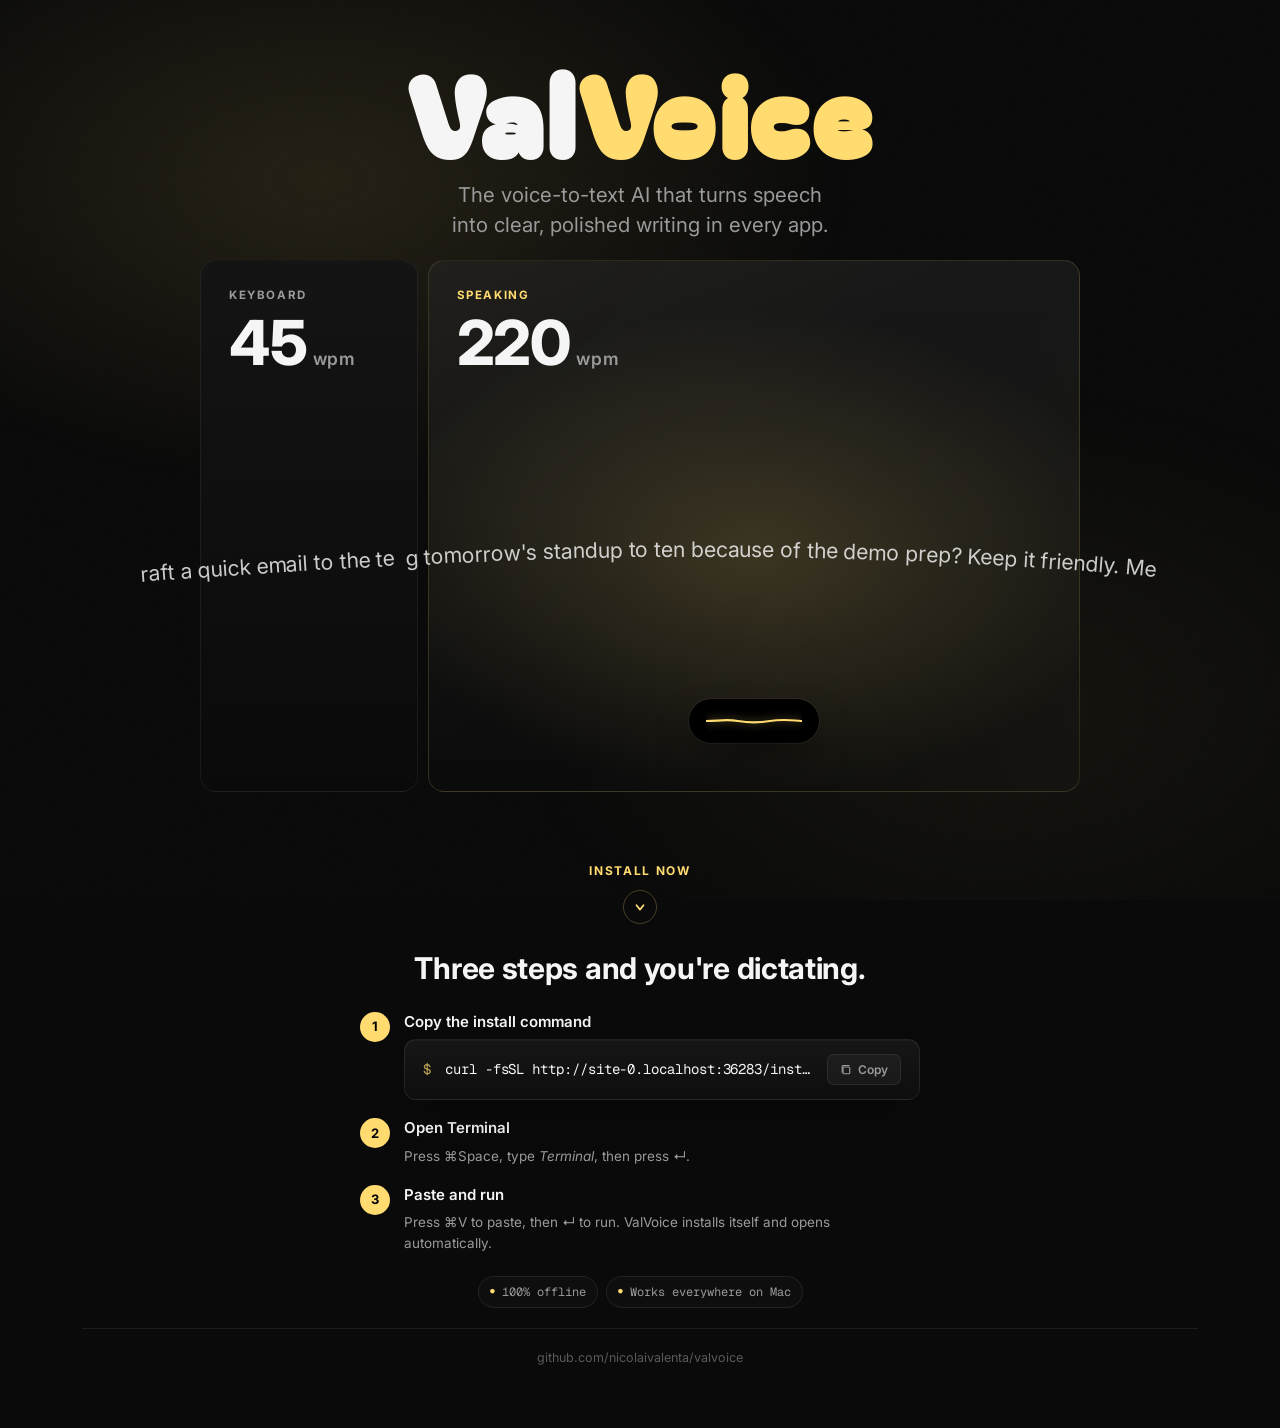
==== web/index.html @ ad5488d9 "Web: move pill below the curved text band so they don't overlap Co-Authored-By: Claude Opus 4.7 (1M " ====
<!DOCTYPE html>
<html lang="en">
<head>
<meta charset="UTF-8">
<meta name="viewport" content="width=device-width, initial-scale=1">
<title>ValVoice — Local-first dictation for macOS</title>
<meta name="description" content="The voice-to-text AI that turns speech into clear, polished writing in every app. Free, offline dictation for Mac.">
<meta property="og:title" content="ValVoice — Voice-to-text AI for macOS">
<meta property="og:description" content="Turns speech into clear, polished writing in every app. Free, offline, fast.">
<meta property="og:type" content="website">
<link rel="preconnect" href="https://fonts.googleapis.com">
<link rel="preconnect" href="https://fonts.gstatic.com" crossorigin>
<link href="https://fonts.googleapis.com/css2?family=Bagel+Fat+One&family=Geist+Mono:wght@400;500&family=Inter:wght@400;500;600;700&display=swap" rel="stylesheet">

<style>
  :root {
    --yellow: #ffdb70;
    --yellow-2: #ffe493;
    --yellow-dim: #e8c055;
    --bg: #0a0a0a;
    --bg-2: #121212;
    --panel: #1a1a1a;
    --panel-2: #202020;
    --fg: #f5f5f5;
    --fg-muted: #9a9a9a;
    --fg-dim: #5a5a5a;
    --border: rgba(255,255,255,0.08);
    --mono: 'Geist Mono', ui-monospace, 'SF Mono', Menlo, monospace;
    --sans: 'Inter', -apple-system, BlinkMacSystemFont, system-ui, sans-serif;
    --display: 'Bagel Fat One', system-ui, sans-serif;
  }

  * { box-sizing: border-box; margin: 0; padding: 0; }

  html { scroll-behavior: smooth; }
  html, body {
    min-height: 100vh;
    background: var(--bg);
    color: var(--fg);
    font-family: var(--sans);
    font-size: 16px;
    line-height: 1.5;
    -webkit-font-smoothing: antialiased;
    -moz-osx-font-smoothing: grayscale;
    overflow-x: hidden;
  }

  body::before {
    content: "";
    position: fixed;
    inset: 0;
    background:
      radial-gradient(ellipse 900px 520px at 25% 20%, rgba(255, 219, 112, 0.11), transparent 60%),
      radial-gradient(ellipse 720px 460px at 78% 78%, rgba(255, 219, 112, 0.05), transparent 70%);
    pointer-events: none;
    z-index: 0;
  }

  body::after {
    content: "";
    position: fixed;
    inset: 0;
    background-image: url("data:image/svg+xml;utf8,<svg viewBox='0 0 200 200' xmlns='http://www.w3.org/2000/svg'><filter id='n'><feTurbulence type='fractalNoise' baseFrequency='0.9' numOctaves='2' stitchTiles='stitch'/></filter><rect width='100%' height='100%' filter='url(%23n)' opacity='0.5'/></svg>");
    opacity: 0.035;
    pointer-events: none;
    z-index: 1;
    mix-blend-mode: overlay;
  }

  .page {
    position: relative;
    z-index: 2;
    max-width: 1180px;
    margin: 0 auto;
    padding: 14px 32px 60px;
    min-height: 100vh;
    display: flex;
    flex-direction: column;
    gap: 20px;
  }

  /* ── Header ──────────────────────────────────────── */
  header {
    display: flex;
    justify-content: space-between;
    align-items: center;
    min-height: 24px; /* preserve layout space even when empty */
  }
  .brand-small {
    display: flex;
    align-items: center;
    gap: 10px;
    font-size: 14px;
    font-weight: 500;
    color: var(--fg-muted);
  }
  .brand-small .tile {
    width: 24px; height: 24px;
    background: var(--yellow);
    border-radius: 6px;
    display: grid; place-items: center;
    font-family: var(--display);
    color: #000;
    font-size: 18px;
    line-height: 0;
    padding-bottom: 3px;
  }
  header a {
    color: var(--fg-muted);
    text-decoration: none;
    font-size: 13px;
    font-weight: 500;
    transition: color 0.15s;
  }
  header a:hover { color: var(--fg); }

  /* ── Hero ────────────────────────────────────────── */
  .hero {
    text-align: center;
    display: flex;
    flex-direction: column;
    align-items: center;
    gap: 16px;
    max-width: 720px;
    margin: 0 auto;
    padding-top: 0;
  }

  .wordmark {
    font-family: var(--display);
    font-size: clamp(64px, 9vw, 112px);
    line-height: 0.95;
    letter-spacing: 0.04em;
    color: var(--fg);
  }
  .wordmark .accent { color: var(--yellow); }

  .tagline {
    font-size: clamp(18px, 1.6vw, 22px);
    line-height: 1.45;
    color: var(--fg-muted);
    font-weight: 400;
    max-width: 520px;
  }

  .scroll-hint-wrap {
    align-self: center;
    display: flex;
    flex-direction: column;
    align-items: center;
    gap: 10px;
    text-decoration: none;
    transform: translateY(50px);
  }
  .scroll-hint-label {
    font-family: var(--sans);
    font-size: 12px;
    font-weight: 700;
    letter-spacing: 0.14em;
    text-transform: uppercase;
    color: var(--yellow);
  }
  .scroll-hint {
    display: inline-flex;
    align-items: center;
    justify-content: center;
    width: 34px;
    height: 34px;
    border-radius: 50%;
    border: 1px solid rgba(255, 219, 112, 0.25);
    color: var(--yellow);
    animation: scrollBounce 1.9s ease-in-out infinite;
    background: transparent;
  }
  .scroll-hint svg { width: 14px; height: 14px; }
  .scroll-hint:hover {
    border-color: rgba(255, 219, 112, 0.55);
    background: rgba(255, 219, 112, 0.07);
  }
  @keyframes scrollBounce {
    0%, 100% { transform: translateY(0);   opacity: 0.7; }
    50%      { transform: translateY(5px); opacity: 1;   }
  }

  /* ── Download section (appears after showcase) ───── */
  .download {
    display: flex;
    flex-direction: column;
    align-items: center;
    gap: 18px;
    max-width: 640px;
    margin: 0 auto;
    text-align: center;
    padding-top: 20px;
  }
  .download-label {
    font-family: var(--sans);
    font-size: 12px;
    font-weight: 700;
    letter-spacing: 0.14em;
    text-transform: uppercase;
    color: var(--yellow);
  }
  .download-heading {
    font-family: var(--sans);
    font-size: clamp(22px, 2.4vw, 30px);
    font-weight: 700;
    line-height: 1.2;
    color: var(--fg);
    letter-spacing: -0.01em;
    max-width: 520px;
  }

  /* Sequential install steps */
  .steps {
    list-style: none;
    display: flex;
    flex-direction: column;
    gap: 18px;
    width: 100%;
    max-width: 560px;
    text-align: left;
    counter-reset: step;
    margin-top: 8px;
  }
  .step {
    display: grid;
    grid-template-columns: 30px 1fr;
    gap: 14px;
    align-items: start;
  }
  .step::before {
    counter-increment: step;
    content: counter(step);
    width: 30px;
    height: 30px;
    display: grid;
    place-items: center;
    border-radius: 50%;
    background: var(--yellow);
    color: #000;
    font-family: var(--sans);
    font-weight: 700;
    font-size: 13px;
    line-height: 1;
  }
  .step-body {
    display: flex;
    flex-direction: column;
    gap: 8px;
    min-width: 0;
  }
  .step-title {
    font-family: var(--sans);
    font-size: 15px;
    font-weight: 600;
    color: var(--fg);
    line-height: 1.3;
  }
  .step-detail {
    font-size: 13.5px;
    color: var(--fg-muted);
    line-height: 1.55;
  }
  .step .install { max-width: none; }

  .install {
    position: relative;
    background: linear-gradient(180deg, #161616 0%, #0e0e0e 100%);
    border: 1px solid var(--border);
    border-radius: 12px;
    padding: 14px 18px;
    display: flex;
    align-items: center;
    gap: 14px;
    box-shadow: 0 1px 0 rgba(255,255,255,0.03) inset, 0 20px 50px -20px rgba(0,0,0,0.6);
    width: 100%;
    max-width: 560px;
  }
  .install::before {
    content: "$";
    font-family: var(--mono);
    font-size: 14px;
    color: var(--yellow);
    opacity: 0.7;
  }
  .install code {
    flex: 1;
    font-family: var(--mono);
    font-size: 14px;
    color: var(--fg);
    letter-spacing: -0.005em;
    white-space: nowrap;
    overflow: hidden;
    text-overflow: ellipsis;
  }
  .copy-btn {
    display: inline-flex;
    align-items: center;
    gap: 6px;
    padding: 7px 12px;
    font-family: var(--sans);
    font-size: 12px;
    font-weight: 600;
    color: var(--fg-muted);
    background: rgba(255,255,255,0.04);
    border: 1px solid var(--border);
    border-radius: 7px;
    cursor: pointer;
    transition: all 0.15s ease;
    white-space: nowrap;
  }
  .copy-btn:hover {
    color: var(--yellow);
    border-color: rgba(255, 219, 112, 0.3);
    background: rgba(255, 219, 112, 0.06);
  }
  .copy-btn[data-copied="true"] {
    color: #000;
    background: var(--yellow);
    border-color: var(--yellow);
  }
  .copy-btn svg { width: 12px; height: 12px; }

  .helper {
    font-size: 13px;
    color: var(--fg-muted);
    line-height: 1.55;
  }
  .helper .kbd {
    display: inline-block;
    font-family: var(--mono);
    font-size: 11.5px;
    padding: 1px 6px;
    background: rgba(255,255,255,0.07);
    border: 1px solid var(--border);
    border-radius: 4px;
    color: var(--fg);
    margin: 0 1px;
    vertical-align: 1px;
  }

  .features {
    list-style: none;
    display: flex;
    flex-wrap: wrap;
    gap: 8px;
    margin-top: 4px;
  }
  .features li {
    font-family: var(--mono);
    font-size: 12px;
    color: var(--fg-muted);
    padding: 6px 11px;
    border: 1px solid var(--border);
    border-radius: 999px;
    background: rgba(255,255,255,0.02);
  }
  .features li::before {
    content: "●";
    color: var(--yellow);
    margin-right: 7px;
    font-size: 8px;
    vertical-align: 2px;
  }

  /* ── Showcase ────────────────────────────────────── */
  .showcase {
    position: relative;
    display: flex;
    justify-content: center;
  }

  /* Speed comparison — two cards, same passage, different scroll rates */
  .compare {
    width: 100%;
    max-width: 880px;
    height: 532px;
    display: grid;
    grid-template-columns: 1fr 3fr;
    gap: 10px;
  }
  .compare-card {
    position: relative;
    overflow: hidden;
    border-radius: 16px;
    border: 1px solid rgba(255, 255, 255, 0.06);
    padding: 26px 28px;
    display: flex;
    flex-direction: column;
  }
  .compare-keyboard {
    background: linear-gradient(180deg, #141414 0%, #0a0a0a 100%);
  }
  .compare-valvoice {
    background:
      radial-gradient(ellipse 90% 70% at 50% 55%, rgba(255, 219, 112, 0.18), transparent 65%),
      linear-gradient(135deg, rgba(255, 219, 112, 0.04) 0%, transparent 45%, transparent 55%, rgba(255, 219, 112, 0.04) 100%),
      linear-gradient(180deg, #181818 0%, #0b0b0b 100%);
    border-color: rgba(255, 219, 112, 0.14);
  }
  .compare-meta {
    position: relative;
    z-index: 3;
    display: flex;
    flex-direction: column;
    gap: 8px;
  }
  .compare-label {
    font-family: var(--sans);
    font-size: 11.5px;
    font-weight: 700;
    letter-spacing: 0.14em;
    text-transform: uppercase;
    color: var(--fg-muted);
  }
  .compare-valvoice .compare-label { color: var(--yellow); }
  .compare-number {
    font-family: var(--sans);
    font-size: clamp(34px, 5.6vw, 62px);
    font-weight: 800;
    line-height: 1;
    letter-spacing: -0.02em;
    color: var(--fg);
    display: flex;
    align-items: baseline;
    gap: 6px;
  }
  .compare-number em {
    font-size: 0.28em;
    font-style: normal;
    font-weight: 600;
    letter-spacing: 0.05em;
    color: var(--fg-muted);
    text-transform: lowercase;
  }
  /* Shared SVG band overlays both cards — text flows along a single curve,
     so Keyboard and ValVoice sides automatically line up. Each text
     element has its own startOffset animation (different speeds). */
  .compare-band {
    position: absolute;
    top: 58%;
    left: 0;
    right: 0;
    height: 90px;
    width: 100%;
    pointer-events: none;
    z-index: 1;
    transform: translateY(-50%);
    mask-image: linear-gradient(to right, transparent 0%, #000 4%, #000 96%, transparent 100%);
    -webkit-mask-image: linear-gradient(to right, transparent 0%, #000 4%, #000 96%, transparent 100%);
  }
  .compare-band text {
    font-family: var(--sans);
    font-size: 19px;
    font-weight: 400;
    fill: rgba(255, 255, 255, 0.78);
    letter-spacing: -0.005em;
  }
  .compare-valvoice .pill {
    top: auto;
    bottom: 48px;
    transform: translateX(-50%);
    z-index: 4;
  }

  .window {
    width: 100%;
    max-width: 880px;
    background: var(--bg-2);
    border: 1px solid var(--border);
    border-radius: 12px;
    box-shadow:
      0 1px 0 rgba(255,255,255,0.04) inset,
      0 60px 120px -40px rgba(0,0,0,0.7),
      0 30px 60px -20px rgba(0,0,0,0.5);
    overflow: hidden;
  }

  .titlebar {
    height: 36px;
    background: #161616;
    border-bottom: 1px solid var(--border);
    display: flex;
    align-items: center;
    padding-left: 14px;
    gap: 8px;
  }
  .dot {
    width: 12px; height: 12px;
    border-radius: 50%;
    background: #3a3a3a;
  }
  .dot.red { background: #ff5f56; }
  .dot.yellow { background: #ffbd2e; }
  .dot.green { background: #27c93f; }

  .app-body {
    display: grid;
    grid-template-columns: 170px 1fr;
    height: 440px;
  }

  .sidebar {
    background: #101010;
    border-right: 1px solid var(--border);
    padding: 14px 10px;
    display: flex;
    flex-direction: column;
    gap: 3px;
    font-size: 12.5px;
  }
  .sidebar-brand {
    display: flex;
    align-items: center;
    gap: 8px;
    padding: 6px 10px 12px;
    font-weight: 600;
    color: var(--fg);
  }
  .sidebar-brand .s-tile {
    width: 18px; height: 18px;
    background: var(--yellow);
    border-radius: 5px;
    display: grid; place-items: center;
    font-family: var(--display);
    color: #000;
    font-size: 13px;
    line-height: 0;
    padding-bottom: 2px;
  }
  .nav-item {
    display: flex;
    align-items: center;
    gap: 9px;
    padding: 6px 10px;
    border-radius: 6px;
    color: var(--fg-muted);
    cursor: default;
  }
  .nav-item .i {
    width: 14px; height: 14px;
    border-radius: 3px;
    background: currentColor;
    opacity: 0.6;
    mask-repeat: no-repeat;
    mask-position: center;
    mask-size: contain;
  }
  /* svg-as-mask for nav icons — filled shapes matching the app's SF Symbol .fill variants */
  .nav-item .i.gauge   { mask-image: url("data:image/svg+xml;utf8,<svg xmlns='http://www.w3.org/2000/svg' viewBox='0 0 16 16'><path fill-rule='evenodd' d='M8 2a6 6 0 0 0-5.5 8.3l1.4-.6A4.5 4.5 0 0 1 8 3.5a4.5 4.5 0 0 1 4.1 6.3l1.4.6A6 6 0 0 0 8 2zm0 3.5a.6.6 0 0 0-.6.6v2.7a1 1 0 1 0 1.2 0V6.1A.6.6 0 0 0 8 5.5z' fill='black'/></svg>"); }
  .nav-item .i.wave    { mask-image: url("data:image/svg+xml;utf8,<svg xmlns='http://www.w3.org/2000/svg' viewBox='0 0 16 16'><g fill='black'><rect x='1.8' y='6.8' width='1.5' height='2.4' rx='.75'/><rect x='4.4' y='5' width='1.5' height='6' rx='.75'/><rect x='7' y='3' width='1.5' height='10' rx='.75'/><rect x='9.6' y='5' width='1.5' height='6' rx='.75'/><rect x='12.2' y='6.8' width='1.5' height='2.4' rx='.75'/></g></svg>"); }
  .nav-item .i.doc     { mask-image: url("data:image/svg+xml;utf8,<svg xmlns='http://www.w3.org/2000/svg' viewBox='0 0 16 16'><path d='M4 2a1 1 0 0 0-1 1v10a1 1 0 0 0 1 1h8a1 1 0 0 0 1-1V6l-4-4H4zm5 1 3 3H9V3z' fill='black'/></svg>"); }
  .nav-item .i.brain   { mask-image: url("data:image/svg+xml;utf8,<svg xmlns='http://www.w3.org/2000/svg' viewBox='0 0 16 16'><path d='M6.5 2.2a2.5 2.5 0 0 0-2.4 1.8 2 2 0 0 0-.9 3 2 2 0 0 0 1 3.3 2 2 0 0 0 2 2 2.5 2.5 0 0 0 2.3 1.5A.7.7 0 0 0 9 13V3.5a1.3 1.3 0 0 0-1.3-1.3h-1.2zM9.5 2.2a2.5 2.5 0 0 1 2.4 1.8 2 2 0 0 1 .9 3 2 2 0 0 1-1 3.3 2 2 0 0 1-2 2 2.5 2.5 0 0 1-2.3 1.5A.7.7 0 0 1 7 13V3.5a1.3 1.3 0 0 1 1.3-1.3h1.2z' fill='black'/></svg>"); }
  .nav-item .i.shield  { mask-image: url("data:image/svg+xml;utf8,<svg xmlns='http://www.w3.org/2000/svg' viewBox='0 0 16 16'><path d='M8 1.5 2.5 3.5v5c0 3.3 2.3 6 5.5 6.5 3.2-.5 5.5-3.2 5.5-6.5v-5L8 1.5z' fill='black'/></svg>"); }
  .nav-item .i.mic     { mask-image: url("data:image/svg+xml;utf8,<svg xmlns='http://www.w3.org/2000/svg' viewBox='0 0 16 16'><path d='M8 1.5a2.5 2.5 0 0 0-2.5 2.5v4a2.5 2.5 0 0 0 5 0V4A2.5 2.5 0 0 0 8 1.5zM4 7.5a.5.5 0 0 0-.5.5 4.5 4.5 0 0 0 4 4.47V14H5a.5.5 0 0 0 0 1h6a.5.5 0 0 0 0-1H8.5v-1.53A4.5 4.5 0 0 0 12.5 8a.5.5 0 0 0-1 0 3.5 3.5 0 0 1-7 0 .5.5 0 0 0-.5-.5z' fill='black'/></svg>"); }
  .nav-item .i.book    { mask-image: url("data:image/svg+xml;utf8,<svg xmlns='http://www.w3.org/2000/svg' viewBox='0 0 16 16'><path d='M5 2h7a.5.5 0 0 1 .5.5v11a.5.5 0 0 1-.5.5H5a1.5 1.5 0 0 1 0-3h6.5V2.5H5A1.5 1.5 0 0 0 3.5 4v8.5A1.5 1.5 0 0 0 5 14h7v1H5a2.5 2.5 0 0 1-2.5-2.5V4A2.5 2.5 0 0 1 5 1.5h.1a.5.5 0 0 1 0 .5z' fill='black'/></svg>"); }
  .nav-item .i.gear    { mask-image: url("data:image/svg+xml;utf8,<svg xmlns='http://www.w3.org/2000/svg' viewBox='0 0 16 16'><path fill-rule='evenodd' d='M7.1 1.6a.8.8 0 0 1 1.8 0l.2 1.05a5 5 0 0 1 1.5.62l.9-.58a.8.8 0 0 1 1.2 1.2l-.58.9a5 5 0 0 1 .62 1.5L14 6.8a.8.8 0 0 1 0 1.4l-1.1.2a5 5 0 0 1-.62 1.5l.58.9a.8.8 0 0 1-1.2 1.2l-.9-.58a5 5 0 0 1-1.5.62L8.9 12.9a.8.8 0 0 1-1.8 0l-.2-1.05a5 5 0 0 1-1.5-.62l-.9.58a.8.8 0 0 1-1.2-1.2l.58-.9a5 5 0 0 1-.62-1.5L2 8.2a.8.8 0 0 1 0-1.4l1.1-.2a5 5 0 0 1 .62-1.5l-.58-.9a.8.8 0 0 1 1.2-1.2l.9.58a5 5 0 0 1 1.5-.62L7.1 1.6zM8 5.4a2.6 2.6 0 1 0 0 5.2 2.6 2.6 0 0 0 0-5.2z' fill='black'/></svg>"); }

  .nav-item.active {
    background: var(--yellow);
    color: #000;
    font-weight: 600;
  }
  .nav-item.active .i { opacity: 1; }

  .content {
    padding: 20px;
    overflow: hidden;
  }
  .hero-banner {
    background: linear-gradient(135deg, var(--yellow-2) 0%, var(--yellow) 50%, var(--yellow-dim) 100%);
    border-radius: 12px;
    padding: 20px 24px;
    margin-bottom: 16px;
    color: #000;
  }
  .hero-banner .t1 {
    font-size: 13px;
    font-weight: 700;
    opacity: 0.72;
    margin-bottom: 4px;
  }
  .hero-banner .t2 {
    font-size: 22px;
    font-weight: 800;
    font-family: var(--sans);
    line-height: 1.1;
  }
  .hero-banner .t2 strong {
    font-family: var(--sans);
    font-weight: 800;
    font-size: 24px;
    letter-spacing: -0.015em;
  }
  .hero-banner .sub {
    font-size: 12px;
    font-weight: 500;
    opacity: 0.65;
    margin-top: 6px;
  }

  .cards {
    display: grid;
    grid-template-columns: 1fr 1fr;
    gap: 10px;
  }
  .card {
    background: var(--panel);
    border-radius: 10px;
    padding: 14px 16px;
  }
  .card .c-row {
    display: flex;
    align-items: center;
    gap: 8px;
    margin-bottom: 8px;
  }
  .card .c-icon {
    width: 22px; height: 22px;
    border-radius: 5px;
    display: grid; place-items: center;
  }
  .card .c-icon.purple { background: rgba(170, 120, 255, 0.2); color: #c4a0ff; }
  .card .c-icon.blue   { background: rgba(255, 219, 112, 0.18); color: var(--yellow); }
  .card .c-icon.orange { background: rgba(255, 152, 70, 0.2); color: #ffb070; }
  .card .c-icon.yellow { background: rgba(255, 219, 112, 0.2); color: var(--yellow); }
  .card .c-icon svg { width: 12px; height: 12px; }
  .card .c-title {
    font-size: 11px;
    font-weight: 600;
    color: var(--fg-muted);
  }
  .card .c-value {
    font-size: 22px;
    font-weight: 800;
    color: var(--fg);
    letter-spacing: -0.015em;
    margin-bottom: 2px;
  }
  .card .c-sub {
    font-size: 10.5px;
    color: var(--fg-dim);
  }

  /* ── Mini recorder pill (overlapping) ────────────── */
  .pill {
    position: absolute;
    bottom: 16px;
    left: 50%;
    transform: translateX(-50%);
    background: #000;
    border-radius: 22px;
    padding: 10px 16px;
    display: flex;
    align-items: center;
    justify-content: center;
    height: 44px;
    width: 130px;
    box-shadow:
      0 20px 40px -10px rgba(0,0,0,0.6),
      0 0 0 1px rgba(255,255,255,0.06);
    position: absolute;
  }

  .pill-viz {
    position: relative;
    width: 96px;
    height: 22px;
    overflow: visible;
    display: flex;
    align-items: center;
    justify-content: center;
  }

  /* Spline that wiggles in place — no scrolling, endpoints pinned at center */
  .pill-wave {
    position: absolute;
    left: 0;
    top: 50%;
    transform: translateY(-50%);
    width: 96px;
    height: 22px;
    pointer-events: none;
  }
  .pill-wave svg {
    width: 100%;
    height: 100%;
  }
  .pill-wave path {
    fill: none;
    stroke: var(--yellow);
    stroke-width: 2.2;
    stroke-linecap: round;
    stroke-linejoin: round;
    filter: drop-shadow(0 0 4px rgba(255, 219, 112, 0.5));
    animation: wiggleInPlace 3.2s ease-in-out infinite, strokePulse 3.2s ease-in-out infinite;
  }

  /* Endpoints (0,11) and (96,11) stay pinned. Smooth S-continuation curves between
     4 interior control points — all tangents align, so the wave has no sharp corners. */
  @keyframes wiggleInPlace {
    0%   { d: path("M 0 11 C 12 11, 20 5, 32 11 S 52 17, 64 11 S 84 7, 96 11"); }
    25%  { d: path("M 0 11 C 12 11, 20 17, 32 11 S 52 5, 64 11 S 84 15, 96 11"); }
    50%  { d: path("M 0 11 C 12 11, 20 8, 32 11 S 52 15, 64 11 S 84 5, 96 11"); }
    75%  { d: path("M 0 11 C 12 11, 20 15, 32 11 S 52 7, 64 11 S 84 17, 96 11"); }
    100% { d: path("M 0 11 C 12 11, 20 5, 32 11 S 52 17, 64 11 S 84 7, 96 11"); }
  }
  @keyframes strokePulse {
    0%, 100% { stroke-width: 2;   filter: drop-shadow(0 0 3px rgba(255,219,112,0.4)); }
    50%      { stroke-width: 2.4; filter: drop-shadow(0 0 5px rgba(255,219,112,0.6)); }
  }

  /* ── Footer ──────────────────────────────────────── */
  footer {
    display: flex;
    justify-content: center;
    align-items: center;
    padding-top: 20px;
    border-top: 1px solid var(--border);
    font-size: 12.5px;
    color: var(--fg-dim);
  }
  footer a {
    color: var(--fg-dim);
    text-decoration: none;
    transition: color 0.15s;
  }
  footer a:hover { color: var(--fg-muted); }

  /* ── Mobile ──────────────────────────────────────── */
  @media (max-width: 820px) {
    .page { padding: 20px 20px 50px; gap: 32px; }
    .wordmark { font-size: 52px; }
    .compare {
      height: 432px;
      grid-template-columns: 1fr 2.5fr;
      gap: 8px;
    }
    .compare-card { padding: 18px 20px; }
    .compare-text-track { height: 48px; top: 62%; }
    .pill { height: 38px; padding: 8px 14px; width: 110px; }
    .pill-viz, .pill-wave { width: 78px; }
    .pill-wave svg { width: 156px; }
    .copy-btn span { display: none; }
  }

  @media (max-width: 540px) {
    .wordmark { font-size: 42px; }
    .compare { grid-template-columns: 1fr 2fr; }
    .compare-card { padding: 14px 16px; }
    .pill { padding: 7px 12px; height: 34px; width: 94px; }
    .pill-viz, .pill-wave { width: 64px; }
    .pill-wave svg { width: 128px; }
    .features { gap: 6px; }
    .features li { font-size: 11px; padding: 5px 9px; }
  }

  @media (prefers-reduced-motion: reduce) {
    .pill-wave svg, .pill-wave path, .scroll-hint, .compare-text { animation: none; }
    html { scroll-behavior: auto; }
  }
</style>
</head>
<body>
<main class="page">
  <header aria-hidden="true"></header>

  <section class="hero">
    <h1 class="wordmark">Val<span class="accent">Voice</span></h1>
    <p class="tagline">The voice-to-text AI that turns speech<br>into clear, polished writing in every app.</p>
  </section>

  <!-- ───── Speed comparison ────────────────────────── -->
  <section class="showcase" aria-label="ValVoice dictates about five times faster than typing">
    <div class="compare">
      <div class="compare-card compare-keyboard">
        <div class="compare-meta">
          <span class="compare-label">Keyboard</span>
          <span class="compare-number">45<em>wpm</em></span>
        </div>
      </div>

      <div class="compare-card compare-valvoice">
        <div class="compare-meta">
          <span class="compare-label">Speaking</span>
          <span class="compare-number">220<em>wpm</em></span>
        </div>

        <div class="pill" aria-hidden="true">
          <div class="pill-viz">
            <div class="pill-wave">
              <svg viewBox="0 0 96 22" preserveAspectRatio="none">
                <path d="M 0 11 C 12 11, 20 9, 32 11 S 52 13, 64 11 S 84 10, 96 11" />
              </svg>
            </div>
          </div>
        </div>
      </div>

      <svg class="compare-band" viewBox="0 0 880 80" preserveAspectRatio="xMidYMid meet" aria-hidden="true">
        <defs>
          <!-- Two curves that meet at the card boundary, forming one continuous arc -->
          <path id="kb-curve" d="M 0 52 Q 110 44, 220 38" />
          <path id="vv-curve" d="M 230 38 Q 555 18, 900 48" />
        </defs>
        <text>
          <textPath href="#kb-curve" startOffset="0">
            <animate attributeName="startOffset" from="0" to="-3200" dur="80s" repeatCount="indefinite"/>
            Hey, can you draft a quick email to the team letting them know we're pushing tomorrow's standup to ten because of the demo prep? Keep it friendly. Mention we're still tracking toward the milestone and thanks for being flexible. Also, can you start a new doc called Q2 priorities and put three bullets in it? Onboarding, retention, and pricing.     Hey, can you draft a quick email to the team letting them know we're pushing tomorrow's standup to ten because of the demo prep? Keep it friendly. Mention we're still tracking toward the milestone and thanks for being flexible. Also, can you start a new doc called Q2 priorities and put three bullets in it? Onboarding, retention, and pricing.     Hey, can you draft a quick email to the team letting them know we're pushing tomorrow's standup to ten because of the demo prep? Keep it friendly. Mention we're still tracking toward the milestone and thanks for being flexible. Also, can you start a new doc called Q2 priorities and put three bullets in it? Onboarding, retention, and pricing.
          </textPath>
        </text>
        <text>
          <textPath href="#vv-curve" startOffset="0">
            <animate attributeName="startOffset" from="0" to="-3200" dur="16.4s" repeatCount="indefinite"/>
            Hey, can you draft a quick email to the team letting them know we're pushing tomorrow's standup to ten because of the demo prep? Keep it friendly. Mention we're still tracking toward the milestone and thanks for being flexible. Also, can you start a new doc called Q2 priorities and put three bullets in it? Onboarding, retention, and pricing.     Hey, can you draft a quick email to the team letting them know we're pushing tomorrow's standup to ten because of the demo prep? Keep it friendly. Mention we're still tracking toward the milestone and thanks for being flexible. Also, can you start a new doc called Q2 priorities and put three bullets in it? Onboarding, retention, and pricing.     Hey, can you draft a quick email to the team letting them know we're pushing tomorrow's standup to ten because of the demo prep? Keep it friendly. Mention we're still tracking toward the milestone and thanks for being flexible. Also, can you start a new doc called Q2 priorities and put three bullets in it? Onboarding, retention, and pricing.
          </textPath>
        </text>
      </svg>
    </div>
  </section>

  <a href="#install" class="scroll-hint-wrap" aria-label="Scroll to install instructions">
    <span class="scroll-hint-label">Install now</span>
    <span class="scroll-hint">
      <svg viewBox="0 0 16 16" fill="none" stroke="currentColor" stroke-width="2" stroke-linecap="round" stroke-linejoin="round">
        <polyline points="4 6 8 11 12 6"/>
      </svg>
    </span>
  </a>

  <!-- ───── How to download ─────────────────────────── -->
  <section class="download" id="install" aria-label="How to install">
    <div class="download-label" aria-hidden="true">&nbsp;</div>
    <h2 class="download-heading">Three steps and you're dictating.</h2>

    <ol class="steps">
      <li class="step">
        <div class="step-body">
          <div class="step-title">Copy the install command</div>
          <div class="install" role="region" aria-label="Install command">
            <code id="install-cmd">curl -fsSL https://valvoice.app/install | bash</code>
            <button class="copy-btn" id="copy-btn" aria-label="Copy install command">
              <svg viewBox="0 0 16 16" fill="none" stroke="currentColor" stroke-width="1.6" stroke-linecap="round" stroke-linejoin="round">
                <rect x="4" y="4" width="9" height="9" rx="1.5"/>
                <path d="M3 11V3a1 1 0 0 1 1-1h8"/>
              </svg>
              <span>Copy</span>
            </button>
          </div>
        </div>
      </li>

      <li class="step">
        <div class="step-body">
          <div class="step-title">Open Terminal</div>
          <div class="step-detail">
            Press <span class="kbd">⌘</span><span class="kbd">Space</span>, type <em>Terminal</em>, then press <span class="kbd">↵</span>.
          </div>
        </div>
      </li>

      <li class="step">
        <div class="step-body">
          <div class="step-title">Paste and run</div>
          <div class="step-detail">
            Press <span class="kbd">⌘</span><span class="kbd">V</span> to paste, then <span class="kbd">↵</span> to run. ValVoice installs itself and opens automatically.
          </div>
        </div>
      </li>
    </ol>

    <ul class="features">
      <li>100% offline</li>
      <li>Works everywhere on Mac</li>
    </ul>
  </section>

  <footer>
    <a href="https://github.com/nicolaivalenta/valvoice">github.com/nicolaivalenta/valvoice</a>
  </footer>
</main>

<script>
  (() => {
    const btn = document.getElementById('copy-btn');
    const cmd = document.getElementById('install-cmd');
    if (location.protocol === 'https:' || location.protocol === 'http:') {
      cmd.textContent = `curl -fsSL ${location.origin}/install.sh | bash`;
    }
    const label = btn.querySelector('span');
    const svg = btn.querySelector('svg');
    const originalSVG = svg.innerHTML;
    const checkSVG = '<path d="M3 8.5L6.5 12L13 4.5" stroke="currentColor" stroke-width="1.8" stroke-linecap="round" stroke-linejoin="round" fill="none"/>';

    btn.addEventListener('click', async () => {
      try {
        await navigator.clipboard.writeText(cmd.textContent.trim());
        btn.dataset.copied = 'true';
        if (label) label.textContent = 'Copied';
        svg.innerHTML = checkSVG;
        setTimeout(() => {
          btn.dataset.copied = 'false';
          if (label) label.textContent = 'Copy';
          svg.innerHTML = originalSVG;
        }, 1800);
      } catch (err) {
        const range = document.createRange();
        range.selectNode(cmd);
        const sel = window.getSelection();
        sel.removeAllRanges();
        sel.addRange(range);
      }
    });
  })();
</script>
</body>
</html>
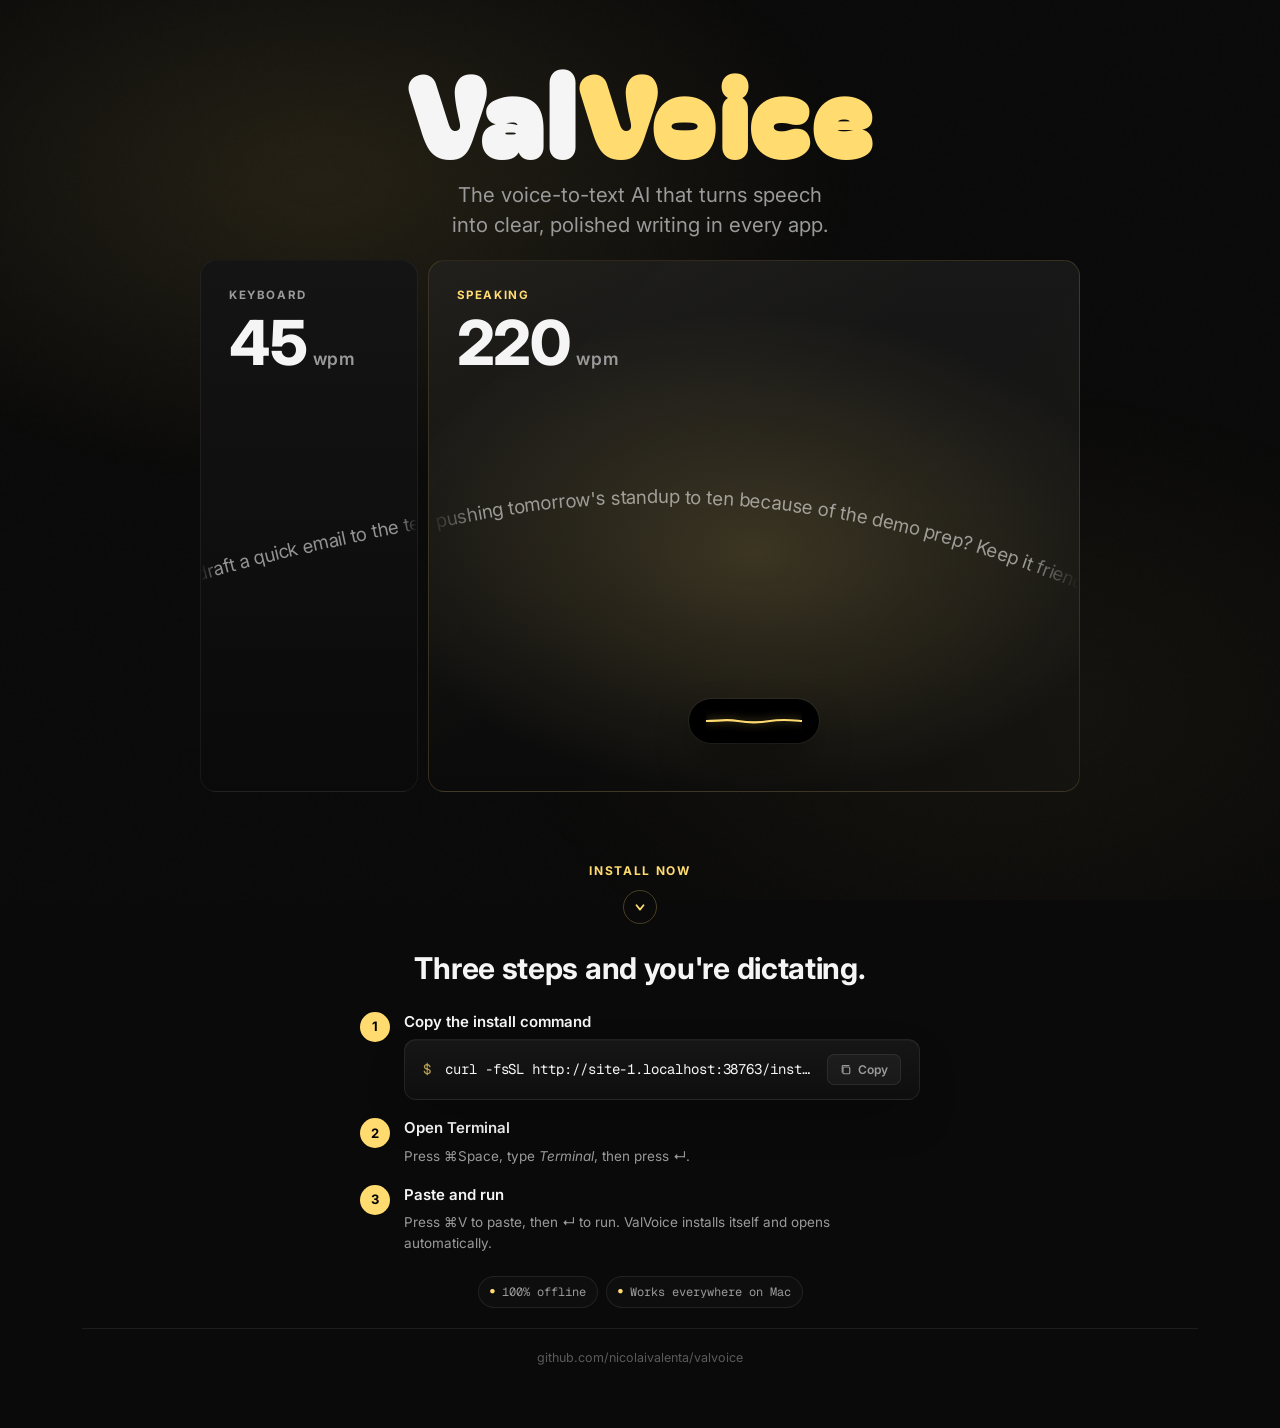
==== commit 00460bb6: "Web: move text curves inside each card; keep alignment at card boundary - One SVG per card, each vie" ====
--- a/web/index.html
+++ b/web/index.html
@@ -434,27 +434,24 @@
     color: var(--fg-muted);
     text-transform: lowercase;
   }
-  /* Shared SVG band overlays both cards — text flows along a single curve,
-     so Keyboard and ValVoice sides automatically line up. Each text
-     element has its own startOffset animation (different speeds). */
+  /* One SVG per card. Paths are designed so the y-coord at the card
+     boundary matches, keeping the continuous-arc look. Each card's
+     overflow: hidden clips the SVG — nothing renders in the card gap. */
   .compare-band {
     position: absolute;
-    top: 58%;
-    left: 0;
-    right: 0;
-    height: 90px;
+    inset: 0;
     width: 100%;
+    height: 100%;
     pointer-events: none;
     z-index: 1;
-    transform: translateY(-50%);
-    mask-image: linear-gradient(to right, transparent 0%, #000 4%, #000 96%, transparent 100%);
-    -webkit-mask-image: linear-gradient(to right, transparent 0%, #000 4%, #000 96%, transparent 100%);
+    mask-image: linear-gradient(to right, transparent 0%, #000 8%, #000 92%, transparent 100%);
+    -webkit-mask-image: linear-gradient(to right, transparent 0%, #000 8%, #000 92%, transparent 100%);
   }
   .compare-band text {
     font-family: var(--sans);
     font-size: 19px;
     font-weight: 400;
-    fill: rgba(255, 255, 255, 0.78);
+    fill: rgba(255, 255, 255, 0.55);
     letter-spacing: -0.005em;
   }
   .compare-valvoice .pill {
@@ -779,6 +776,17 @@
           <span class="compare-label">Keyboard</span>
           <span class="compare-number">45<em>wpm</em></span>
         </div>
+        <svg class="compare-band" viewBox="0 0 220 532" preserveAspectRatio="none" aria-hidden="true">
+          <defs>
+            <path id="kb-curve" d="M 0 320 Q 110 290, 220 270" />
+          </defs>
+          <text>
+            <textPath href="#kb-curve" startOffset="0">
+              <animate attributeName="startOffset" from="0" to="-3500" dur="93.3s" repeatCount="indefinite"/>
+              Hey, can you draft a quick email to the team letting them know we're pushing tomorrow's standup to ten because of the demo prep? Keep it friendly. Mention we're still tracking toward the milestone and thanks for being flexible. Also, can you start a new doc called Q2 priorities and put three bullets in it? Onboarding, retention, and pricing.     Hey, can you draft a quick email to the team letting them know we're pushing tomorrow's standup to ten because of the demo prep? Keep it friendly. Mention we're still tracking toward the milestone and thanks for being flexible. Also, can you start a new doc called Q2 priorities and put three bullets in it? Onboarding, retention, and pricing.     Hey, can you draft a quick email to the team letting them know we're pushing tomorrow's standup to ten because of the demo prep? Keep it friendly. Mention we're still tracking toward the milestone and thanks for being flexible. Also, can you start a new doc called Q2 priorities and put three bullets in it? Onboarding, retention, and pricing.
+            </textPath>
+          </text>
+        </svg>
       </div>
 
       <div class="compare-card compare-valvoice">
@@ -786,6 +794,17 @@
           <span class="compare-label">Speaking</span>
           <span class="compare-number">220<em>wpm</em></span>
         </div>
+        <svg class="compare-band" viewBox="0 0 660 532" preserveAspectRatio="none" aria-hidden="true">
+          <defs>
+            <path id="vv-curve" d="M 0 270 Q 330 195, 660 330" />
+          </defs>
+          <text>
+            <textPath href="#vv-curve" startOffset="0">
+              <animate attributeName="startOffset" from="0" to="-3500" dur="19.1s" repeatCount="indefinite"/>
+              Hey, can you draft a quick email to the team letting them know we're pushing tomorrow's standup to ten because of the demo prep? Keep it friendly. Mention we're still tracking toward the milestone and thanks for being flexible. Also, can you start a new doc called Q2 priorities and put three bullets in it? Onboarding, retention, and pricing.     Hey, can you draft a quick email to the team letting them know we're pushing tomorrow's standup to ten because of the demo prep? Keep it friendly. Mention we're still tracking toward the milestone and thanks for being flexible. Also, can you start a new doc called Q2 priorities and put three bullets in it? Onboarding, retention, and pricing.     Hey, can you draft a quick email to the team letting them know we're pushing tomorrow's standup to ten because of the demo prep? Keep it friendly. Mention we're still tracking toward the milestone and thanks for being flexible. Also, can you start a new doc called Q2 priorities and put three bullets in it? Onboarding, retention, and pricing.
+            </textPath>
+          </text>
+        </svg>
 
         <div class="pill" aria-hidden="true">
           <div class="pill-viz">
@@ -797,26 +816,6 @@
           </div>
         </div>
       </div>
-
-      <svg class="compare-band" viewBox="0 0 880 80" preserveAspectRatio="xMidYMid meet" aria-hidden="true">
-        <defs>
-          <!-- Two curves that meet at the card boundary, forming one continuous arc -->
-          <path id="kb-curve" d="M 0 52 Q 110 44, 220 38" />
-          <path id="vv-curve" d="M 230 38 Q 555 18, 900 48" />
-        </defs>
-        <text>
-          <textPath href="#kb-curve" startOffset="0">
-            <animate attributeName="startOffset" from="0" to="-3200" dur="80s" repeatCount="indefinite"/>
-            Hey, can you draft a quick email to the team letting them know we're pushing tomorrow's standup to ten because of the demo prep? Keep it friendly. Mention we're still tracking toward the milestone and thanks for being flexible. Also, can you start a new doc called Q2 priorities and put three bullets in it? Onboarding, retention, and pricing.     Hey, can you draft a quick email to the team letting them know we're pushing tomorrow's standup to ten because of the demo prep? Keep it friendly. Mention we're still tracking toward the milestone and thanks for being flexible. Also, can you start a new doc called Q2 priorities and put three bullets in it? Onboarding, retention, and pricing.     Hey, can you draft a quick email to the team letting them know we're pushing tomorrow's standup to ten because of the demo prep? Keep it friendly. Mention we're still tracking toward the milestone and thanks for being flexible. Also, can you start a new doc called Q2 priorities and put three bullets in it? Onboarding, retention, and pricing.
-          </textPath>
-        </text>
-        <text>
-          <textPath href="#vv-curve" startOffset="0">
-            <animate attributeName="startOffset" from="0" to="-3200" dur="16.4s" repeatCount="indefinite"/>
-            Hey, can you draft a quick email to the team letting them know we're pushing tomorrow's standup to ten because of the demo prep? Keep it friendly. Mention we're still tracking toward the milestone and thanks for being flexible. Also, can you start a new doc called Q2 priorities and put three bullets in it? Onboarding, retention, and pricing.     Hey, can you draft a quick email to the team letting them know we're pushing tomorrow's standup to ten because of the demo prep? Keep it friendly. Mention we're still tracking toward the milestone and thanks for being flexible. Also, can you start a new doc called Q2 priorities and put three bullets in it? Onboarding, retention, and pricing.     Hey, can you draft a quick email to the team letting them know we're pushing tomorrow's standup to ten because of the demo prep? Keep it friendly. Mention we're still tracking toward the milestone and thanks for being flexible. Also, can you start a new doc called Q2 priorities and put three bullets in it? Onboarding, retention, and pricing.
-          </textPath>
-        </text>
-      </svg>
     </div>
   </section>
 
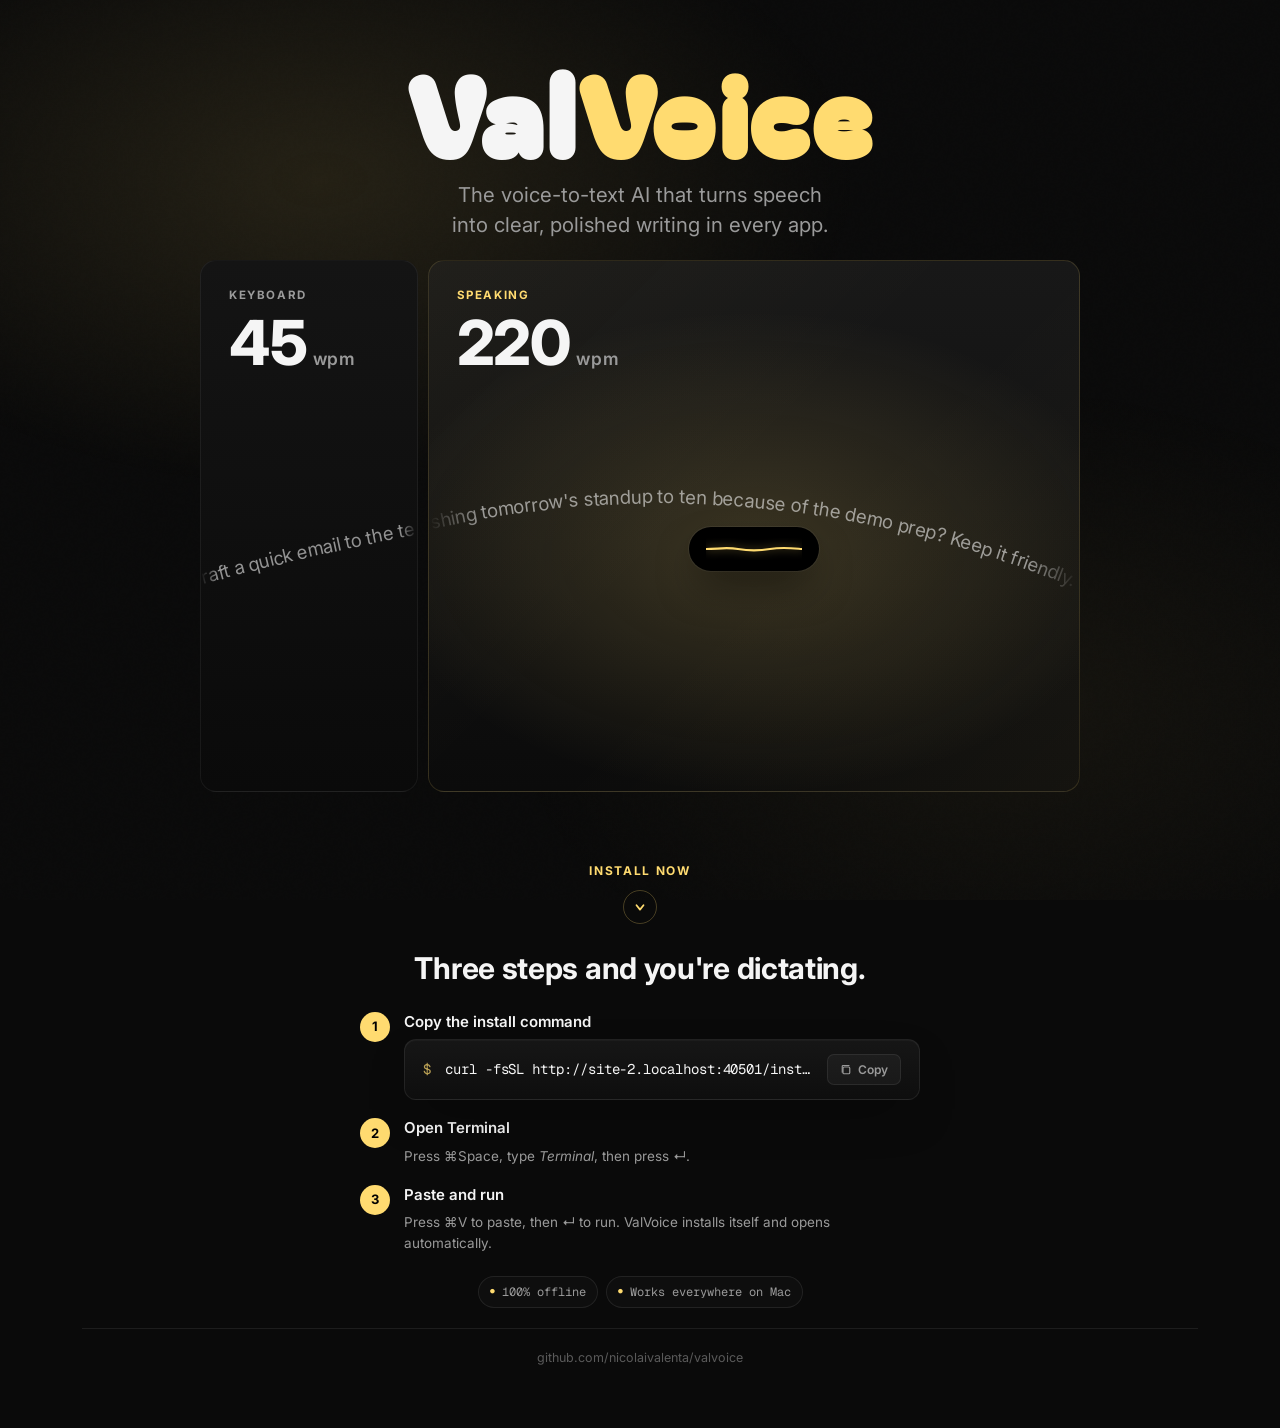
==== commit 6c3b42cf: "Web: nudge Keyboard curve down 5px for tighter alignment; pill close to text Co-Authored-By: Claude " ====
--- a/web/index.html
+++ b/web/index.html
@@ -456,7 +456,7 @@
   }
   .compare-valvoice .pill {
     top: auto;
-    bottom: 48px;
+    bottom: 220px;
     transform: translateX(-50%);
     z-index: 4;
   }
@@ -778,7 +778,7 @@
         </div>
         <svg class="compare-band" viewBox="0 0 220 532" preserveAspectRatio="none" aria-hidden="true">
           <defs>
-            <path id="kb-curve" d="M 0 320 Q 110 290, 220 270" />
+            <path id="kb-curve" d="M 0 325 Q 110 295, 220 275" />
           </defs>
           <text>
             <textPath href="#kb-curve" startOffset="0">
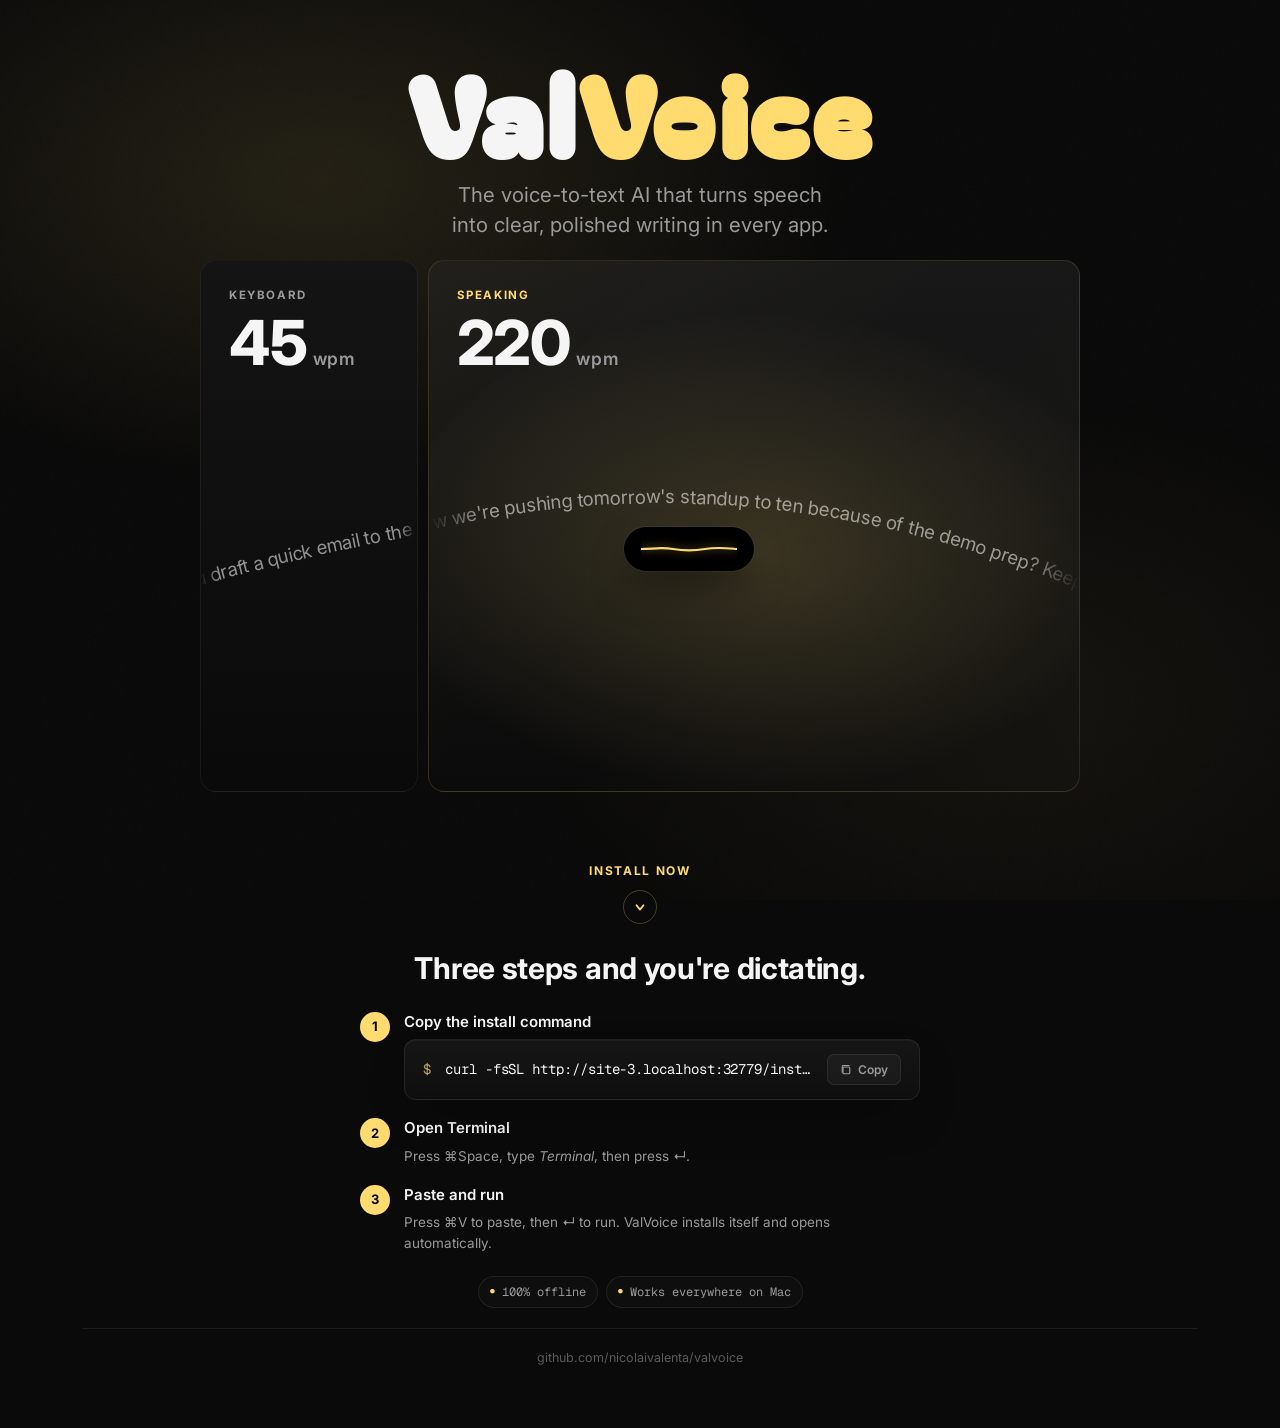
==== commit 19e3d729: "Web: shift pill 65px left so it sits nearer the arch's peak Co-Authored-By: Claude Opus 4.7 (1M cont" ====
--- a/web/index.html
+++ b/web/index.html
@@ -457,7 +457,7 @@
   .compare-valvoice .pill {
     top: auto;
     bottom: 220px;
-    transform: translateX(-50%);
+    transform: translateX(calc(-50% - 65px));
     z-index: 4;
   }
 
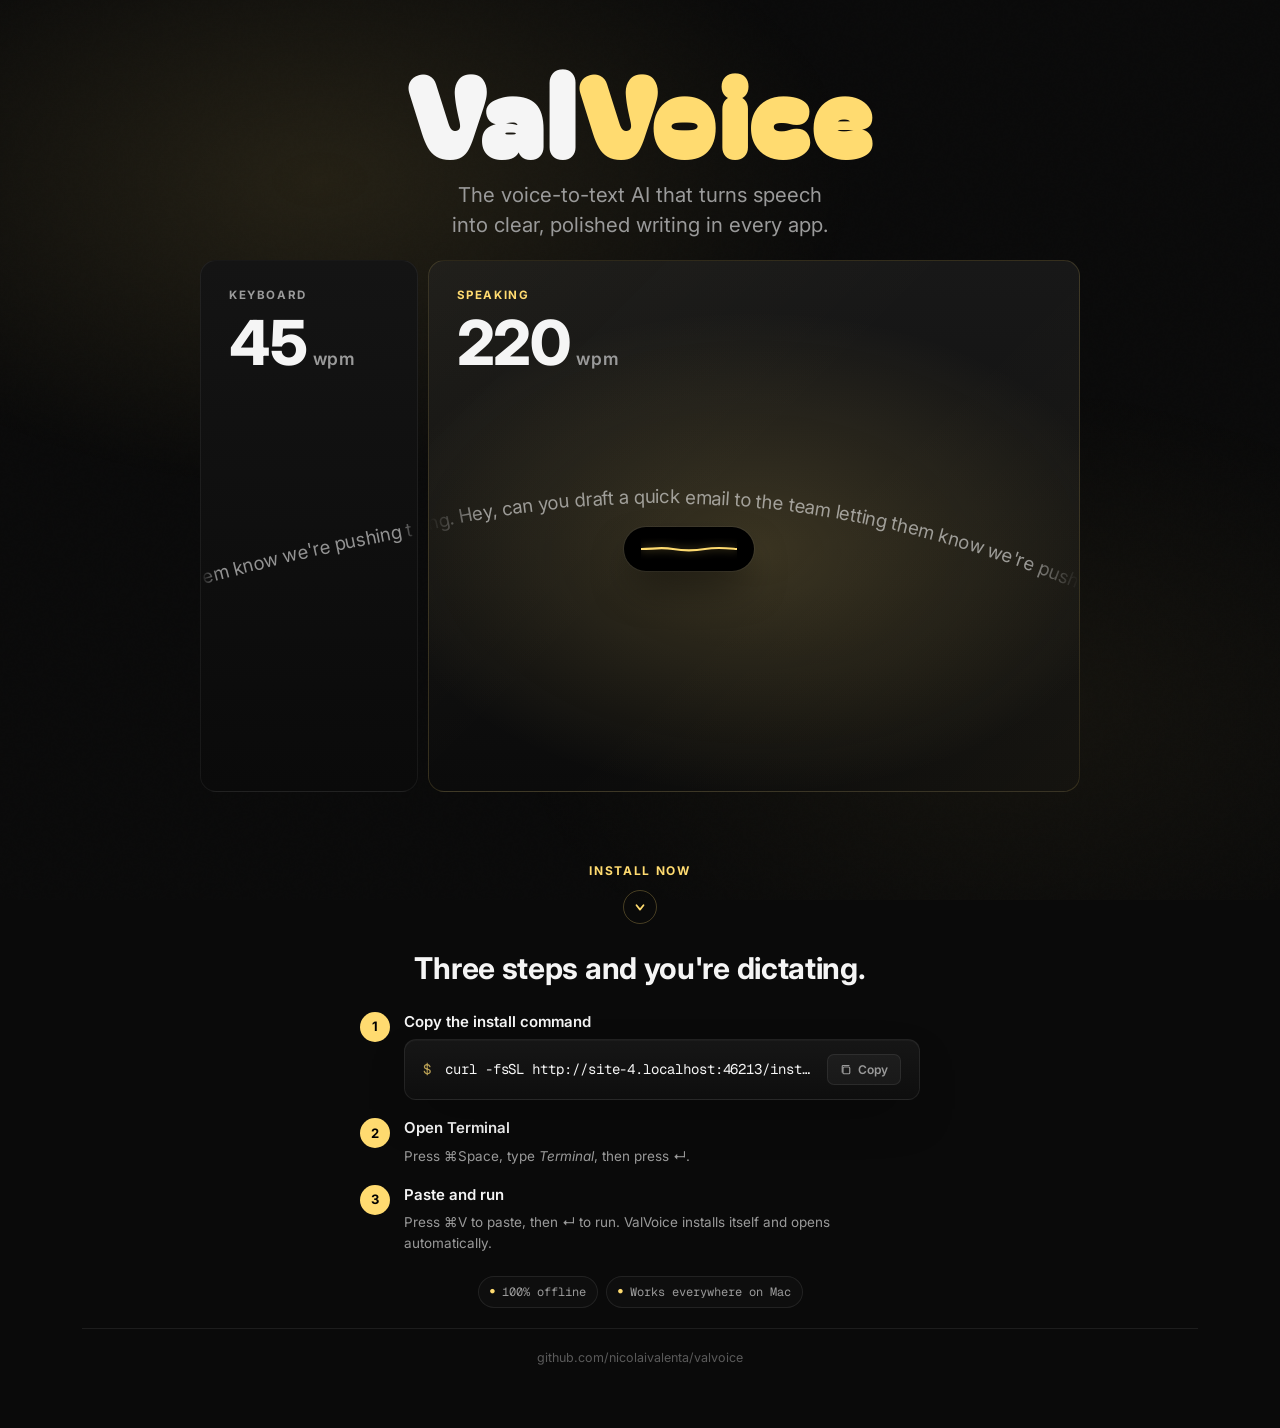
==== commit 51563c7e: "Web: reverse scroll direction — text now flows left to right Co-Authored-By: Claude Opus 4.7 (1M con" ====
--- a/web/index.html
+++ b/web/index.html
@@ -782,7 +782,7 @@
           </defs>
           <text>
             <textPath href="#kb-curve" startOffset="0">
-              <animate attributeName="startOffset" from="0" to="-3500" dur="93.3s" repeatCount="indefinite"/>
+              <animate attributeName="startOffset" from="-3500" to="0" dur="93.3s" repeatCount="indefinite"/>
               Hey, can you draft a quick email to the team letting them know we're pushing tomorrow's standup to ten because of the demo prep? Keep it friendly. Mention we're still tracking toward the milestone and thanks for being flexible. Also, can you start a new doc called Q2 priorities and put three bullets in it? Onboarding, retention, and pricing.     Hey, can you draft a quick email to the team letting them know we're pushing tomorrow's standup to ten because of the demo prep? Keep it friendly. Mention we're still tracking toward the milestone and thanks for being flexible. Also, can you start a new doc called Q2 priorities and put three bullets in it? Onboarding, retention, and pricing.     Hey, can you draft a quick email to the team letting them know we're pushing tomorrow's standup to ten because of the demo prep? Keep it friendly. Mention we're still tracking toward the milestone and thanks for being flexible. Also, can you start a new doc called Q2 priorities and put three bullets in it? Onboarding, retention, and pricing.
             </textPath>
           </text>
@@ -800,7 +800,7 @@
           </defs>
           <text>
             <textPath href="#vv-curve" startOffset="0">
-              <animate attributeName="startOffset" from="0" to="-3500" dur="19.1s" repeatCount="indefinite"/>
+              <animate attributeName="startOffset" from="-3500" to="0" dur="19.1s" repeatCount="indefinite"/>
               Hey, can you draft a quick email to the team letting them know we're pushing tomorrow's standup to ten because of the demo prep? Keep it friendly. Mention we're still tracking toward the milestone and thanks for being flexible. Also, can you start a new doc called Q2 priorities and put three bullets in it? Onboarding, retention, and pricing.     Hey, can you draft a quick email to the team letting them know we're pushing tomorrow's standup to ten because of the demo prep? Keep it friendly. Mention we're still tracking toward the milestone and thanks for being flexible. Also, can you start a new doc called Q2 priorities and put three bullets in it? Onboarding, retention, and pricing.     Hey, can you draft a quick email to the team letting them know we're pushing tomorrow's standup to ten because of the demo prep? Keep it friendly. Mention we're still tracking toward the milestone and thanks for being flexible. Also, can you start a new doc called Q2 priorities and put three bullets in it? Onboarding, retention, and pricing.
             </textPath>
           </text>
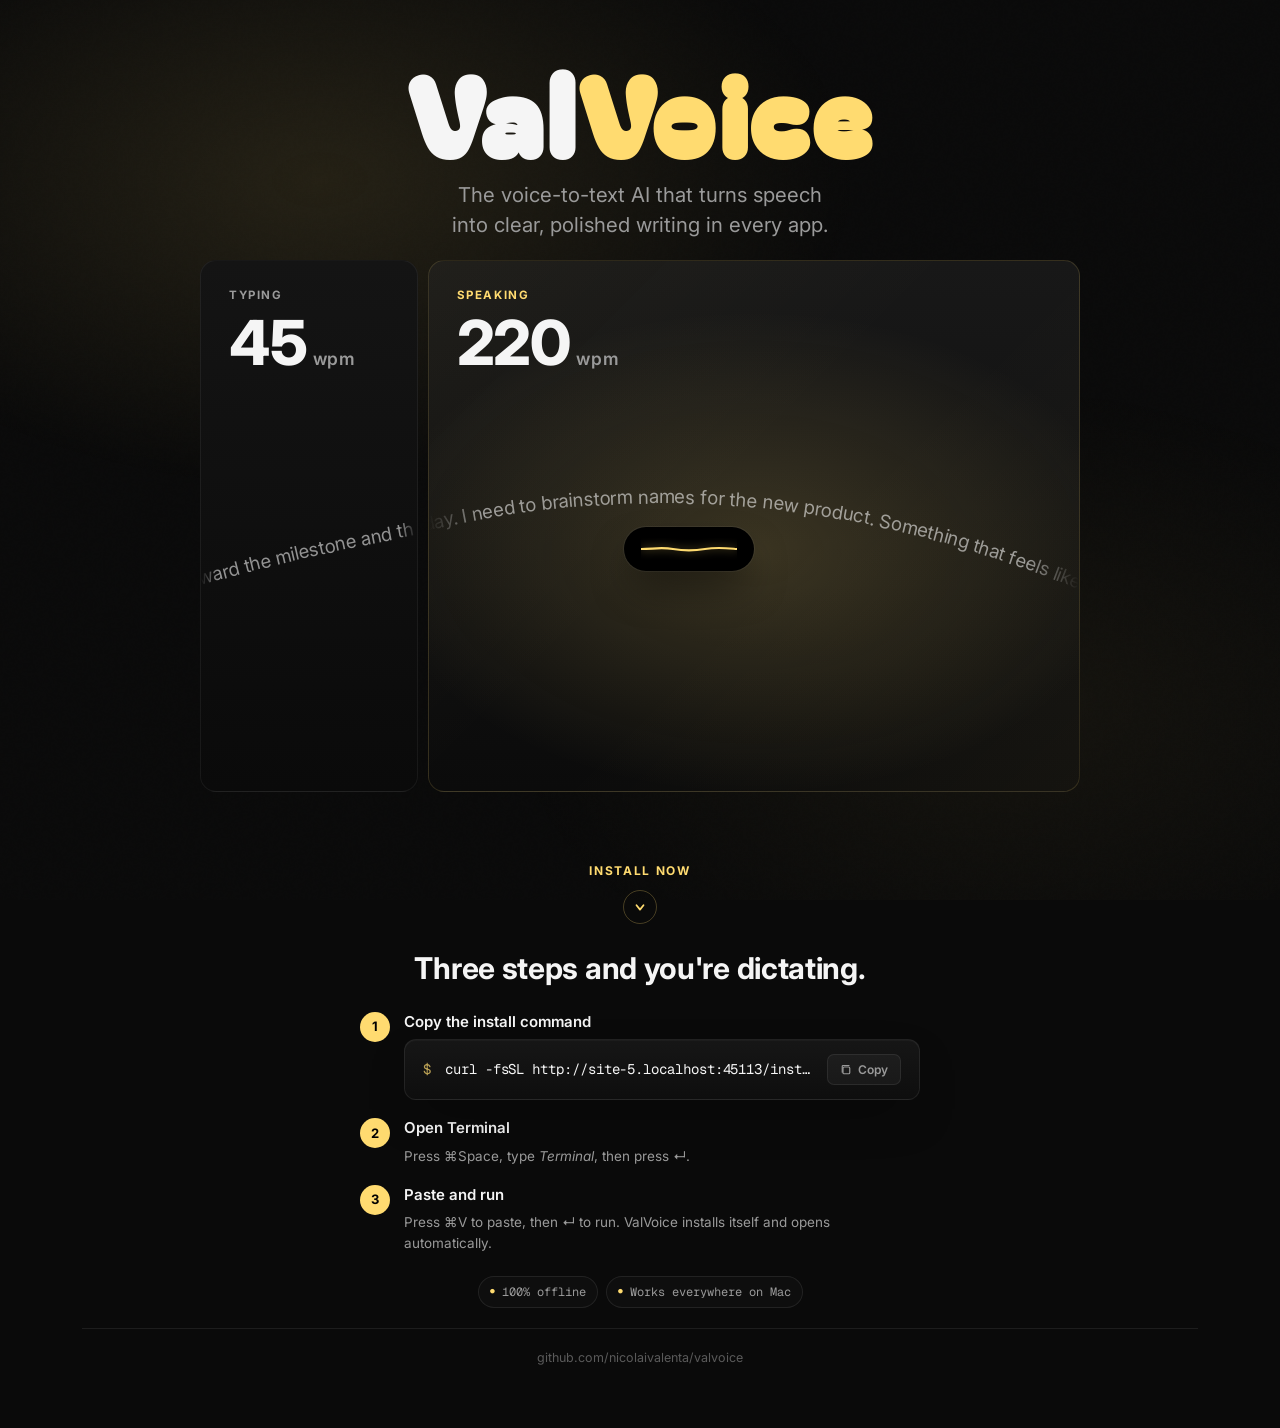
==== commit 1f5303a8: "Web: seamless marquee wrap + 6 shuffled prompts; rename Keyboard to Typing The old SMIL animation wr" ====
--- a/web/index.html
+++ b/web/index.html
@@ -773,7 +773,7 @@
     <div class="compare">
       <div class="compare-card compare-keyboard">
         <div class="compare-meta">
-          <span class="compare-label">Keyboard</span>
+          <span class="compare-label">Typing</span>
           <span class="compare-number">45<em>wpm</em></span>
         </div>
         <svg class="compare-band" viewBox="0 0 220 532" preserveAspectRatio="none" aria-hidden="true">
@@ -781,10 +781,7 @@
             <path id="kb-curve" d="M 0 325 Q 110 295, 220 275" />
           </defs>
           <text>
-            <textPath href="#kb-curve" startOffset="0">
-              <animate attributeName="startOffset" from="-3500" to="0" dur="93.3s" repeatCount="indefinite"/>
-              Hey, can you draft a quick email to the team letting them know we're pushing tomorrow's standup to ten because of the demo prep? Keep it friendly. Mention we're still tracking toward the milestone and thanks for being flexible. Also, can you start a new doc called Q2 priorities and put three bullets in it? Onboarding, retention, and pricing.     Hey, can you draft a quick email to the team letting them know we're pushing tomorrow's standup to ten because of the demo prep? Keep it friendly. Mention we're still tracking toward the milestone and thanks for being flexible. Also, can you start a new doc called Q2 priorities and put three bullets in it? Onboarding, retention, and pricing.     Hey, can you draft a quick email to the team letting them know we're pushing tomorrow's standup to ten because of the demo prep? Keep it friendly. Mention we're still tracking toward the milestone and thanks for being flexible. Also, can you start a new doc called Q2 priorities and put three bullets in it? Onboarding, retention, and pricing.
-            </textPath>
+            <textPath href="#kb-curve" startOffset="0" data-rate="3.75"></textPath>
           </text>
         </svg>
       </div>
@@ -799,10 +796,7 @@
             <path id="vv-curve" d="M 0 270 Q 330 195, 660 330" />
           </defs>
           <text>
-            <textPath href="#vv-curve" startOffset="0">
-              <animate attributeName="startOffset" from="-3500" to="0" dur="19.1s" repeatCount="indefinite"/>
-              Hey, can you draft a quick email to the team letting them know we're pushing tomorrow's standup to ten because of the demo prep? Keep it friendly. Mention we're still tracking toward the milestone and thanks for being flexible. Also, can you start a new doc called Q2 priorities and put three bullets in it? Onboarding, retention, and pricing.     Hey, can you draft a quick email to the team letting them know we're pushing tomorrow's standup to ten because of the demo prep? Keep it friendly. Mention we're still tracking toward the milestone and thanks for being flexible. Also, can you start a new doc called Q2 priorities and put three bullets in it? Onboarding, retention, and pricing.     Hey, can you draft a quick email to the team letting them know we're pushing tomorrow's standup to ten because of the demo prep? Keep it friendly. Mention we're still tracking toward the milestone and thanks for being flexible. Also, can you start a new doc called Q2 priorities and put three bullets in it? Onboarding, retention, and pricing.
-            </textPath>
+            <textPath href="#vv-curve" startOffset="0" data-rate="18.33"></textPath>
           </text>
         </svg>
 
@@ -912,6 +906,81 @@
       }
     });
   })();
+
+  // Speed comparison: seamless marquee along curved textPaths.
+  // Measures one cycle's rendered length via SVG getSubStringLength() so
+  // the startOffset can wrap exactly — no visible snap at the loop.
+  // Six sample prompts are shuffled per page load so the content varies.
+  (() => {
+    const PROMPTS = [
+      "Hey, can you draft a quick email to the team letting them know we're pushing tomorrow's standup to ten because of the demo prep? Keep it friendly. Mention we're still tracking toward the milestone and thanks for being flexible. Also, can you start a new doc called Q2 priorities and put three bullets in it? Onboarding, retention, and pricing.",
+      "Can you write up a summary of the call today? Focus on three things. The timeline shift, who's taking over the billing integration, and that we're pausing the mobile work until we get more data. Keep it under a page and send it to the team by end of day.",
+      "I'm looking at a function that takes a user ID and returns a sorted list of their recent transactions. It's slow for accounts with lots of history. Can you walk me through what the function is doing and where the bottleneck might be? I suspect an N plus one query but I want to check.",
+      "Recap my last hour for me. I had a design sync at nine, then a one on one with Maya, then the go-to-market planning meeting. I want to remember the key decisions and who owns the follow-ups. Flag anything I need to respond to before end of day.",
+      "Can you draft a reply to the enterprise prospect who asked about SOC 2? Tell them we're in the middle of our audit and expect to be certified by Q3. In the meantime we can share our security whitepaper and walk them through our controls on a call. Keep it professional but warm.",
+      "I need to brainstorm names for the new product. Something that feels like the intersection of productivity and calm. Not corporate, maybe one or two syllables, something you'd say out loud without feeling silly. Give me ten options and rank them by how memorable they'd be."
+    ];
+
+    function shuffle(arr) {
+      const a = arr.slice();
+      for (let i = a.length - 1; i > 0; i--) {
+        const j = Math.floor(Math.random() * (i + 1));
+        [a[i], a[j]] = [a[j], a[i]];
+      }
+      return a;
+    }
+
+    function init() {
+      const bands = document.querySelectorAll('.compare-band');
+      if (!bands.length) return;
+
+      const reduced = matchMedia('(prefers-reduced-motion: reduce)').matches;
+      const cycleText = shuffle(PROMPTS).join(' ') + ' ';
+      const bufferText = reduced ? shuffle(PROMPTS)[0] : cycleText.repeat(3);
+
+      bands.forEach(svg => {
+        const tp = svg.querySelector('textPath');
+        if (tp) tp.textContent = bufferText;
+      });
+
+      if (reduced) return;
+
+      requestAnimationFrame(() => {
+        bands.forEach(svg => {
+          const tp = svg.querySelector('textPath');
+          if (!tp) return;
+
+          let cycleLength;
+          try {
+            cycleLength = tp.getSubStringLength(0, cycleText.length);
+          } catch (e) {
+            return;
+          }
+          if (!cycleLength || !isFinite(cycleLength)) return;
+
+          const rate = parseFloat(tp.dataset.rate || '5');
+          const cycleTime = cycleText.length / rate;
+          const startOffsetRandom = Math.random() * cycleTime * 1000;
+          let t0 = performance.now() - startOffsetRandom;
+
+          function tick(now) {
+            const elapsed = (now - t0) / 1000;
+            const progress = (elapsed / cycleTime) % 1;
+            const offset = -cycleLength + progress * cycleLength;
+            tp.setAttribute('startOffset', offset);
+            requestAnimationFrame(tick);
+          }
+          requestAnimationFrame(tick);
+        });
+      });
+    }
+
+    if (document.readyState === 'loading') {
+      document.addEventListener('DOMContentLoaded', init);
+    } else {
+      init();
+    }
+  })();
 </script>
 </body>
 </html>
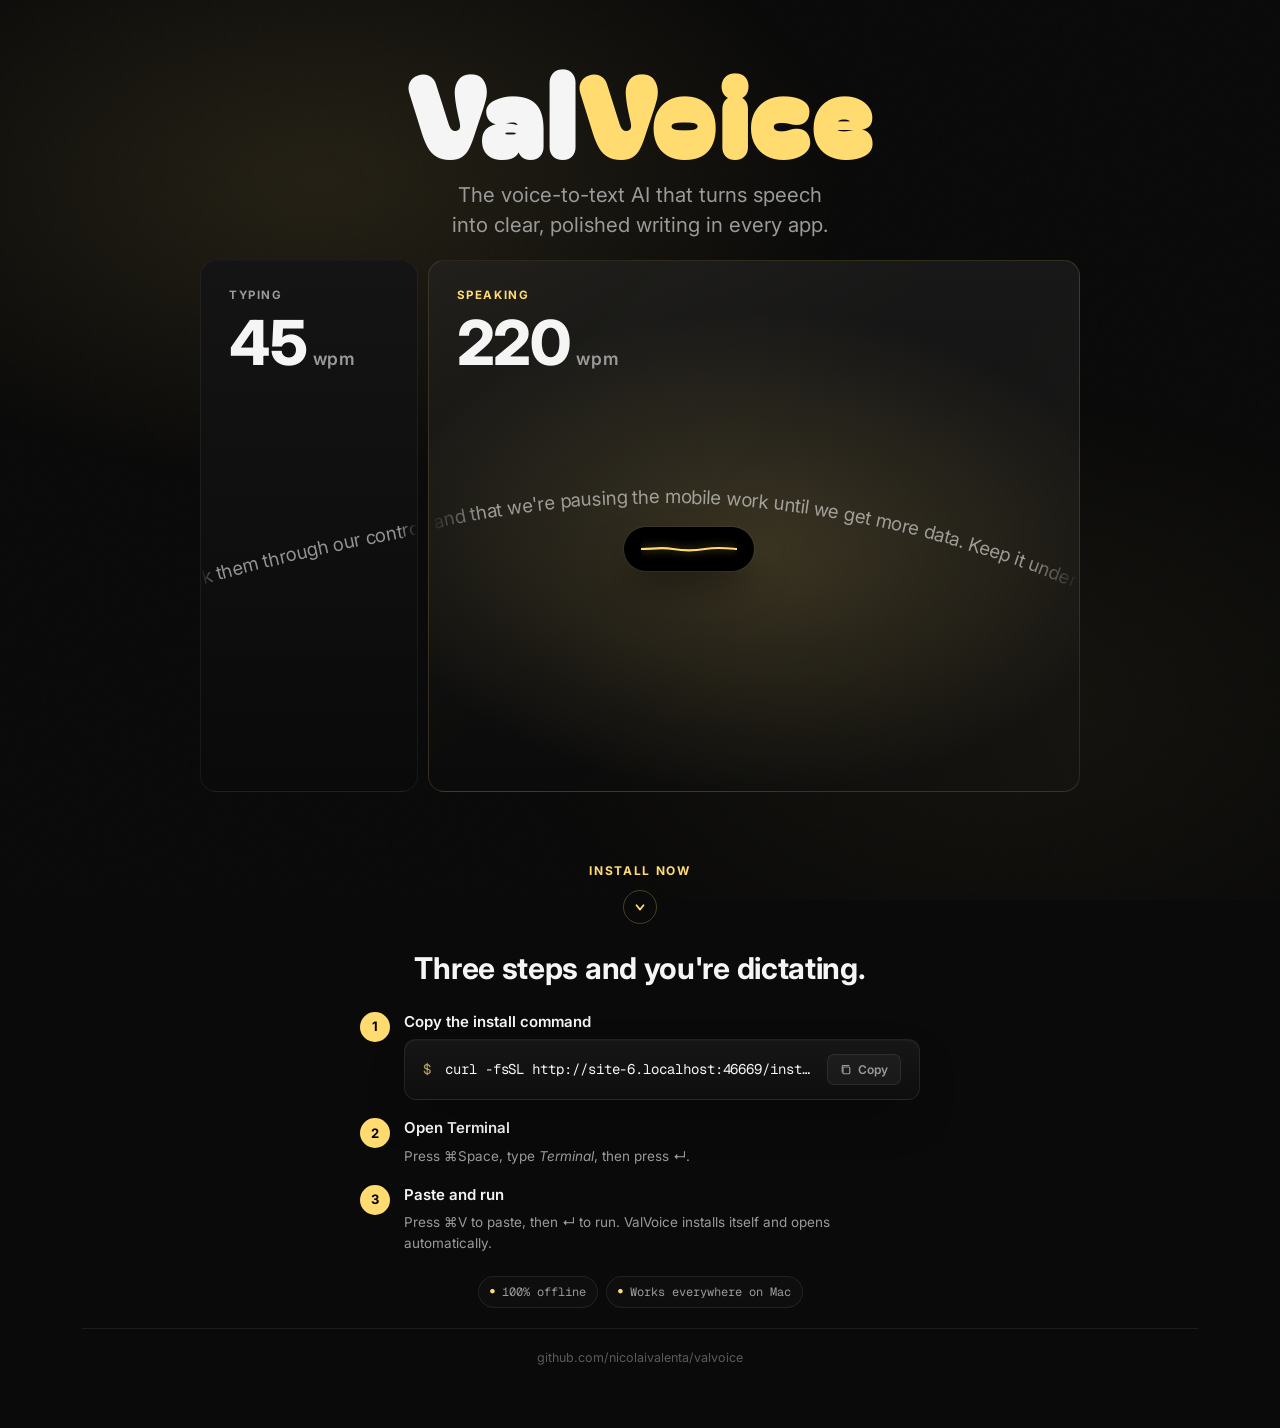
==== commit c2e623b0: "Web: link-preview assets — og-image, favicon, apple-touch-icon - Rendered a 1200x630 OG image (Bagel" ====
--- a/web/index.html
+++ b/web/index.html
@@ -3,11 +3,27 @@
 <head>
 <meta charset="UTF-8">
 <meta name="viewport" content="width=device-width, initial-scale=1">
-<title>ValVoice — Local-first dictation for macOS</title>
+<title>ValVoice</title>
 <meta name="description" content="The voice-to-text AI that turns speech into clear, polished writing in every app. Free, offline dictation for Mac.">
-<meta property="og:title" content="ValVoice — Voice-to-text AI for macOS">
-<meta property="og:description" content="Turns speech into clear, polished writing in every app. Free, offline, fast.">
+
+<link rel="icon" type="image/svg+xml" href="/favicon.svg">
+<link rel="apple-touch-icon" href="/apple-touch-icon.png">
+
+<meta property="og:title" content="ValVoice">
+<meta property="og:description" content="The voice-to-text AI that turns speech into clear, polished writing in every app.">
 <meta property="og:type" content="website">
+<meta property="og:url" content="https://valvoice.pages.dev/">
+<meta property="og:image" content="https://valvoice.pages.dev/og-image.png">
+<meta property="og:image:width" content="1200">
+<meta property="og:image:height" content="630">
+<meta property="og:image:alt" content="ValVoice — voice-to-text AI for macOS">
+<meta property="og:site_name" content="ValVoice">
+
+<meta name="twitter:card" content="summary_large_image">
+<meta name="twitter:title" content="ValVoice">
+<meta name="twitter:description" content="The voice-to-text AI that turns speech into clear, polished writing in every app.">
+<meta name="twitter:image" content="https://valvoice.pages.dev/og-image.png">
+
 <link rel="preconnect" href="https://fonts.googleapis.com">
 <link rel="preconnect" href="https://fonts.gstatic.com" crossorigin>
 <link href="https://fonts.googleapis.com/css2?family=Bagel+Fat+One&family=Geist+Mono:wght@400;500&family=Inter:wght@400;500;600;700&display=swap" rel="stylesheet">
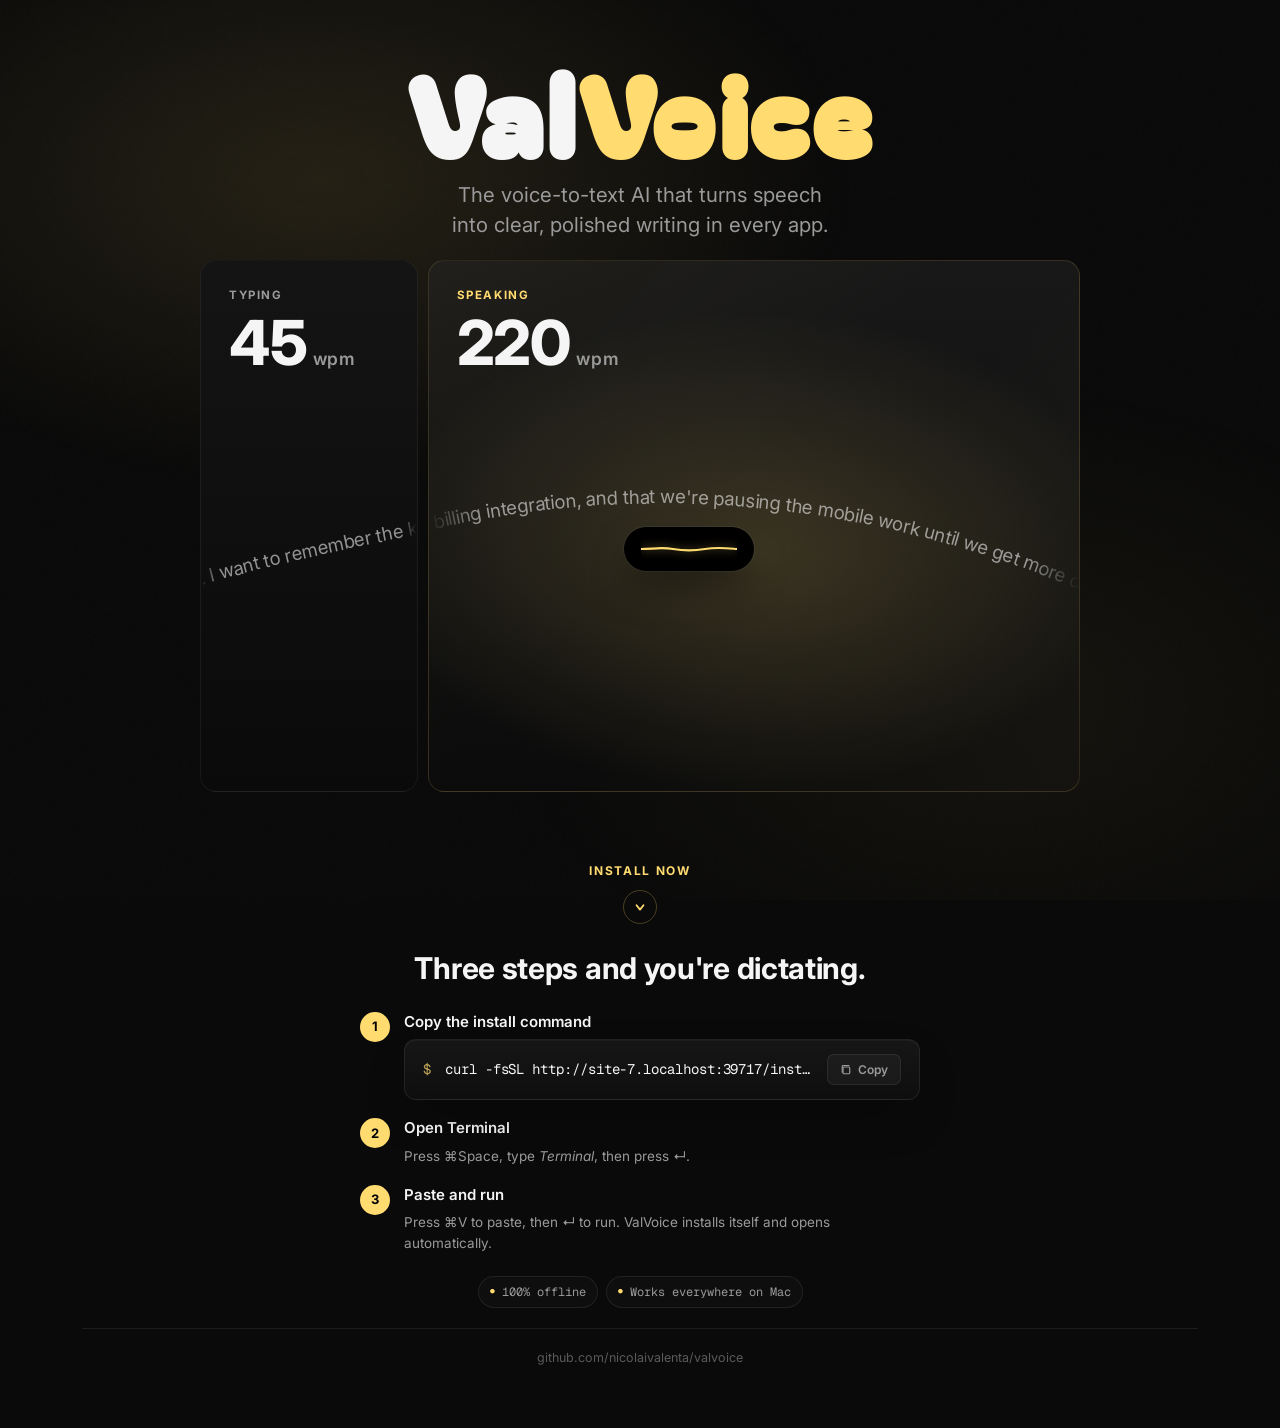
==== commit 702dc3fb: "Web: use real app icon for all link-preview assets; install.sh bails on Intel - og-image, favicon, a" ====
--- a/web/index.html
+++ b/web/index.html
@@ -6,7 +6,8 @@
 <title>ValVoice</title>
 <meta name="description" content="The voice-to-text AI that turns speech into clear, polished writing in every app. Free, offline dictation for Mac.">
 
-<link rel="icon" type="image/svg+xml" href="/favicon.svg">
+<link rel="icon" type="image/png" sizes="32x32" href="/favicon-32.png">
+<link rel="icon" type="image/png" sizes="64x64" href="/favicon-64.png">
 <link rel="apple-touch-icon" href="/apple-touch-icon.png">
 
 <meta property="og:title" content="ValVoice">
